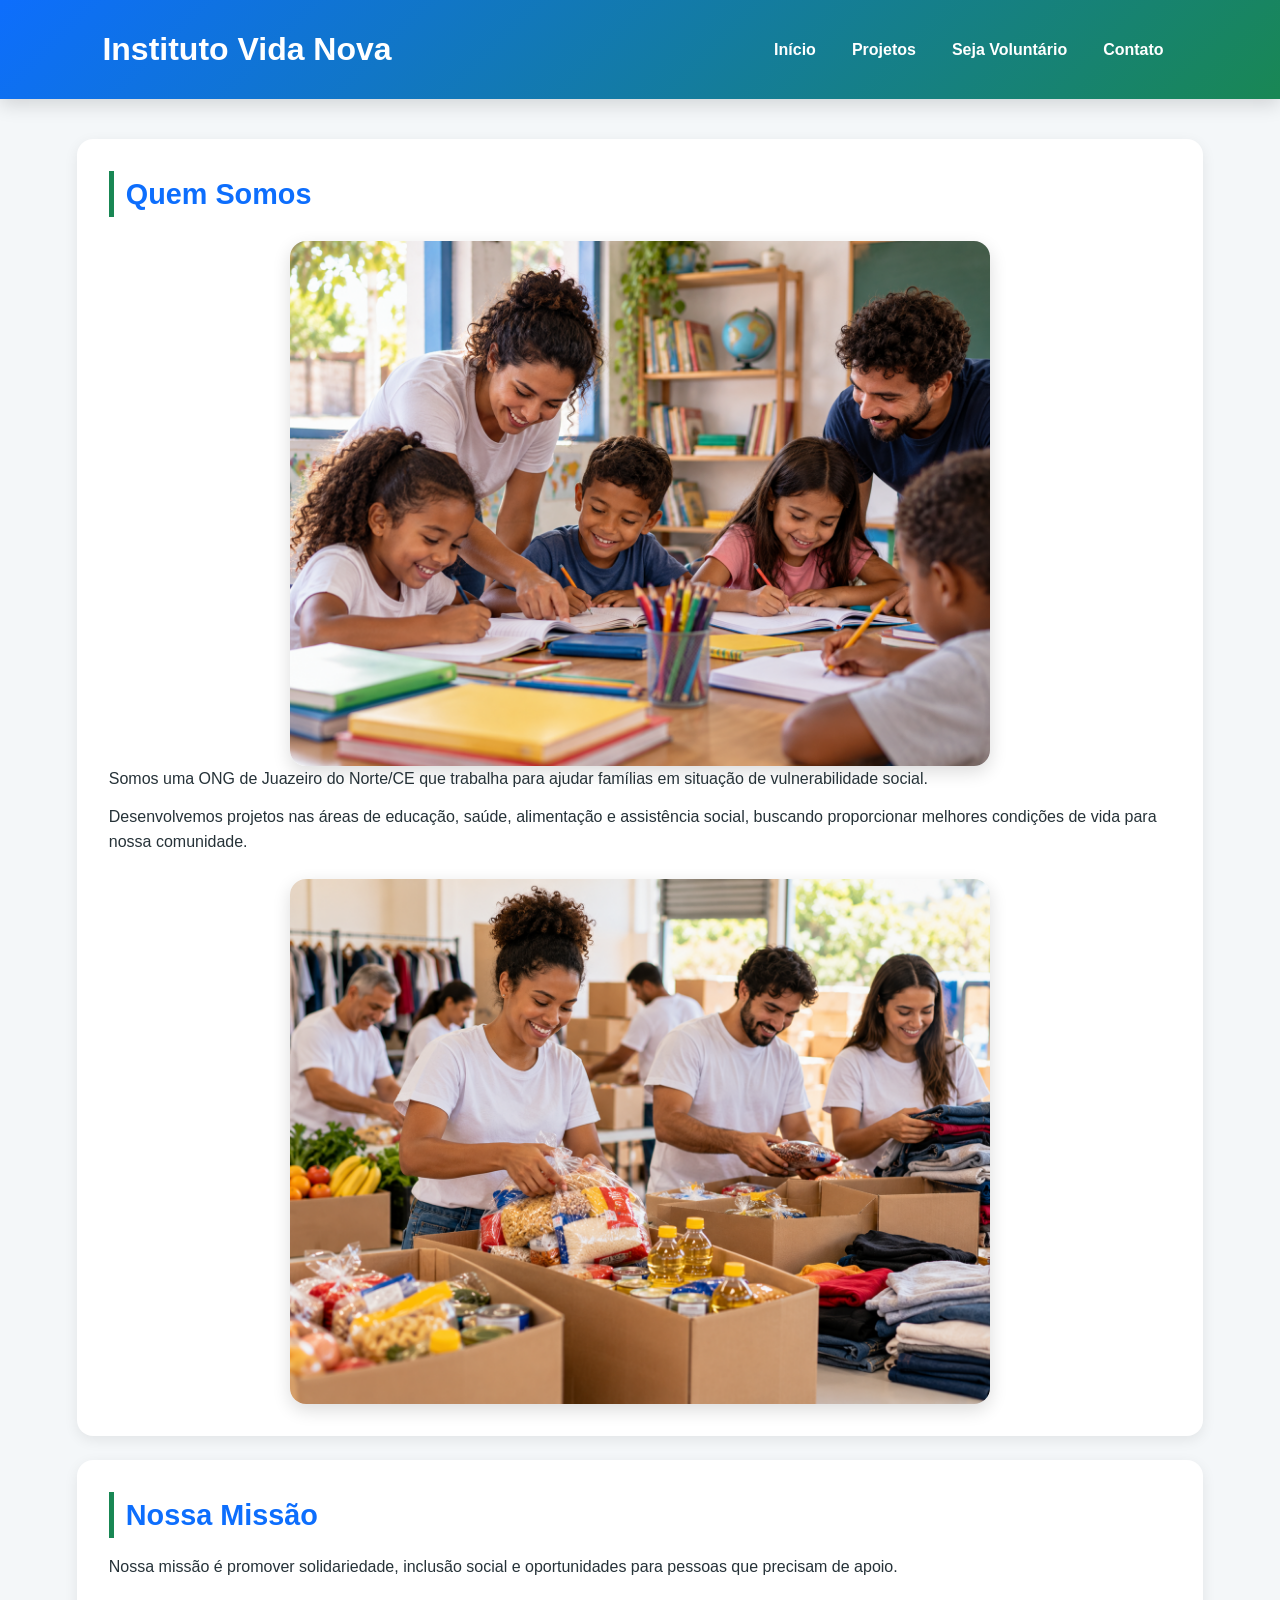
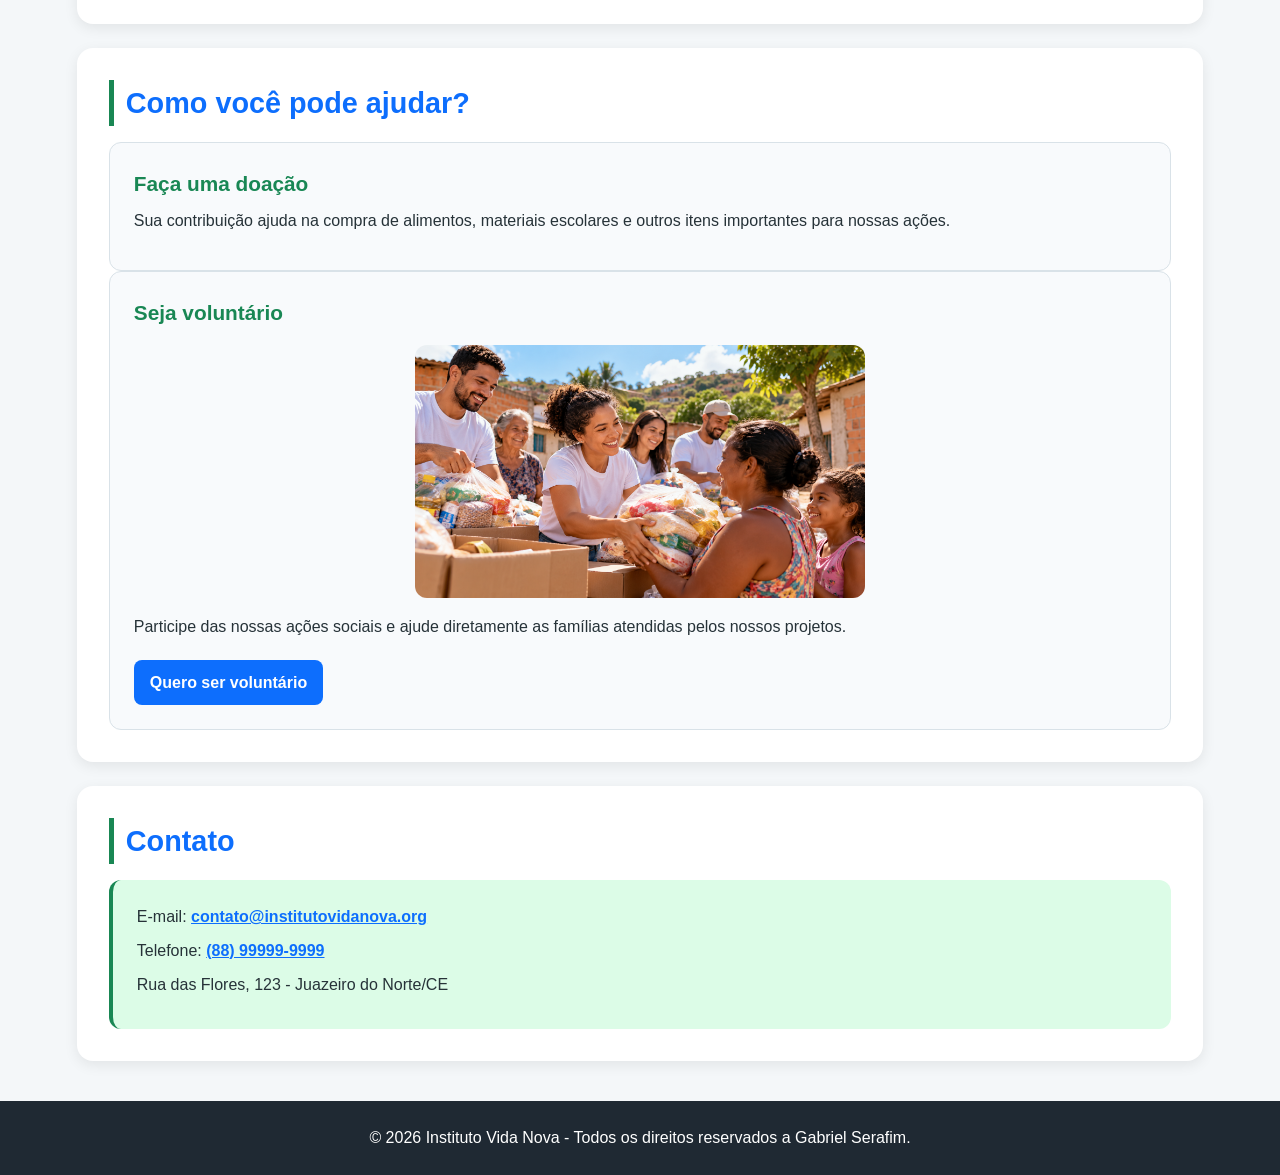
==== html/index.html @ 329cf602 "feat: estrutura inicial do site da ONG" ====
<!DOCTYPE html>
<html lang="pt-BR">

<head>
    <meta charset="UTF-8">
    <meta name="viewport" content="width=device-width, initial-scale=1.0">

    <title>Instituto Vida Nova</title>

 <link rel="stylesheet" href="../css/style.css">
<link rel="icon" type="image/png" href="../imagens/faviconsite.png">
</head>

<body>

    <header>

        <h1>Instituto Vida Nova</h1>

        <input type="checkbox" id="menu-toggle">

        <label for="menu-toggle" class="menu-icon">
            ☰
        </label>

        <nav>
            <a href="index.html"
               data-pagina="inicio">
                Início
            </a>

            <a href="projetos.html"
               data-pagina="projetos">
                Projetos
            </a>

            <a href="cadastro.html"
               data-pagina="cadastro">
                Seja Voluntário
            </a>

            <a href="contatos.html"
               data-pagina="contato">
                Contato
            </a>
            
        </nav>

    </header>


    <main id="conteudo">

        <section id="sobre">

            <h2>Quem Somos</h2>

            <img
                src="../imagens/imagem1.png"
                alt="Voluntários do Instituto Vida Nova auxiliando os estudos das crianças"
                width="400">

            <p>
                Somos uma ONG de Juazeiro do Norte/CE que trabalha para ajudar
                famílias em situação de vulnerabilidade social.
            </p>

            <p>
                Desenvolvemos projetos nas áreas de educação, saúde,
                alimentação e assistência social, buscando proporcionar
                melhores condições de vida para nossa comunidade.
            </p>

            <img
                src="../imagens/Imagem4.png"
                alt="Voluntários do Instituto Vida Nova entregando doações para famílias"
                width="400">

        </section>


        <section id="missao">

            <h2>Nossa Missão</h2>

            <p>
                Nossa missão é promover solidariedade, inclusão social e
                oportunidades para pessoas que precisam de apoio.
            </p>

        </section>


        <section id="como-ajudar">

            <h2>Como você pode ajudar?</h2>

            <article>

                <h3>Faça uma doação</h3>

                <p>
                    Sua contribuição ajuda na compra de alimentos,
                    materiais escolares e outros itens importantes
                    para nossas ações.
                </p>

            </article>


            <article>

                <h3>Seja voluntário</h3>

                <img
                    src="../imagens/Imagem 2.png"
                    alt="Voluntários entregando cestas básicas"
                    width="450">

                <p>
                    Participe das nossas ações sociais e ajude diretamente
                    as famílias atendidas pelos nossos projetos.
                </p>

                <a href="#"
                   data-pagina="cadastro">
                    Quero ser voluntário
                </a>

            </article>

        </section>


        <section id="contato">

            <h2>Contato</h2>

            <address>

                <p>
                    E-mail:
                    <a href="mailto:contato@institutovidanova.org">
                        contato@institutovidanova.org
                    </a>
                </p>

                <p>
                    Telefone:
                    <a href="tel:+5588999999999">
                        (88) 99999-9999
                    </a>
                </p>

                <p>
                    Rua das Flores, 123 - Juazeiro do Norte/CE
                </p>

            </address>

        </section>

    </main>


    <footer>

        <p>
            &copy; 2026 Instituto Vida Nova -
            Todos os direitos reservados a Gabriel Serafim.
        </p>

    </footer>

<script src="../js/script.js"></script>
</body>

</html>
---- css/style.css ----
/* =========================================================
   INSTITUTO VIDA NOVA
   Design System + Grid 12 colunas + Flexbox + Responsividade
   + Navegação mobile + Estados interativos + Feedback visual
   ========================================================= */

/* =========================
   1. DESIGN SYSTEM
========================= */

:root {
    /* Cores primárias */
    --cor-primaria: #0d6efd;
    --cor-primaria-escura: #0957c3;
    --cor-primaria-clara: #dbeafe;

    /* Cores secundárias */
    --cor-secundaria: #198754;
    --cor-secundaria-escura: #146c43;
    --cor-secundaria-clara: #dcfce7;

    /* Cores de estado */
    --cor-sucesso: #198754;
    --cor-erro: #dc3545;
    --cor-alerta: #ffc107;
    --cor-info: #0dcaf0;

    /* Cores neutras */
    --cor-fundo: #f4f7f9;
    --cor-superficie: #ffffff;
    --cor-superficie-suave: #f8fafc;
    --cor-texto: #263238;
    --cor-texto-secundario: #52606d;
    --cor-borda: #d9e2e8;
    --cor-rodape: #1f2933;

    /* Tipografia - 5 níveis */
    --fonte-principal: Arial, Helvetica, sans-serif;
    --fonte-xs: 0.875rem;
    --fonte-sm: 1rem;
    --fonte-md: 1.15rem;
    --fonte-lg: 1.5rem;
    --fonte-xl: 2rem;

    /* Escala modular de espaçamentos */
    --espaco-1: 8px;
    --espaco-2: 12px;
    --espaco-3: 16px;
    --espaco-4: 24px;
    --espaco-5: 32px;
    --espaco-6: 40px;
    --espaco-7: 56px;

    /* Bordas */
    --raio-pequeno: 8px;
    --raio-medio: 12px;
    --raio-grande: 16px;

    /* Sombras */
    --sombra-suave: 0 4px 14px rgba(0, 0, 0, 0.08);
    --sombra-media: 0 6px 18px rgba(0, 0, 0, 0.14);

    /* Largura máxima */
    --largura-maxima: 1200px;
}


/* =========================
   2. RESET E BASE
========================= */

* {
    margin: 0;
    padding: 0;
    box-sizing: border-box;
}

html {
    scroll-behavior: smooth;
}

body {
    font-family: var(--fonte-principal);
    font-size: var(--fonte-sm);
    line-height: 1.6;
    background-color: var(--cor-fundo);
    color: var(--cor-texto);
}

img {
    max-width: 100%;
    height: auto;
    display: block;
}


/* =========================
   3. CABEÇALHO + FLEXBOX
========================= */

header {
    background: linear-gradient(
        135deg,
        var(--cor-primaria),
        var(--cor-secundaria)
    );
    color: var(--cor-superficie);
    padding: var(--espaco-4) 8%;
    display: flex;
    align-items: center;
    justify-content: space-between;
    gap: var(--espaco-4);
    flex-wrap: wrap;
    box-shadow: var(--sombra-media);
}

header h1 {
    font-size: var(--fonte-xl);
    font-weight: 700;
}


/* =========================
   4. MENU / HAMBÚRGUER
========================= */

#menu-toggle {
    display: none;
}

.menu-icon {
    display: none;
    font-size: 2rem;
    cursor: pointer;
    color: var(--cor-superficie);
    user-select: none;
}

nav {
    display: flex;
    align-items: center;
    gap: var(--espaco-1);
    flex-wrap: wrap;
}

nav a {
    color: var(--cor-superficie);
    text-decoration: none;
    font-weight: 700;
    padding: 10px 14px;
    border-radius: var(--raio-pequeno);
    transition:
        background-color 0.3s,
        transform 0.3s,
        color 0.3s;
}

nav a:hover,
nav a:focus {
    background-color: rgba(255, 255, 255, 0.18);
    transform: translateY(-2px);
}


/* =========================
   5. GRID PRINCIPAL 12 COLUNAS
========================= */

main {
    width: 88%;
    max-width: var(--largura-maxima);
    margin: var(--espaco-6) auto;
    display: grid;
    grid-template-columns: repeat(12, minmax(0, 1fr));
    gap: var(--espaco-4);
}

main > section {
    grid-column: 1 / -1;
}

.grid-12 {
    display: grid;
    grid-template-columns: repeat(12, minmax(0, 1fr));
    gap: var(--espaco-4);
}

.col-12 { grid-column: span 12; }
.col-8  { grid-column: span 8; }
.col-6  { grid-column: span 6; }
.col-4  { grid-column: span 4; }
.col-3  { grid-column: span 3; }


/* =========================
   6. SEÇÕES
========================= */

section {
    background-color: var(--cor-superficie);
    padding: var(--espaco-5);
    border-radius: var(--raio-grande);
    box-shadow: var(--sombra-suave);
}

section h2 {
    font-size: 1.8rem;
    color: var(--cor-primaria);
    margin-bottom: var(--espaco-3);
    border-left: 5px solid var(--cor-secundaria);
    padding-left: var(--espaco-2);
}

section p {
    margin-bottom: var(--espaco-2);
}


/* =========================
   7. IMAGEM PRINCIPAL
========================= */

#sobre img {
    width: 700px;
    max-width: 100%;
    margin: var(--espaco-4) auto 0;
    border-radius: var(--raio-grande);
    box-shadow: var(--sombra-media);
}


/* =========================
   8. CARDS / ARTIGOS
========================= */

article {
    background-color: var(--cor-superficie-suave);
    padding: var(--espaco-4);
    border-radius: var(--raio-medio);
    border: 1px solid var(--cor-borda);
    transition:
        transform 0.3s,
        box-shadow 0.3s,
        border-color 0.3s;
}

article:hover {
    transform: translateY(-3px);
    box-shadow: var(--sombra-media);
    border-color: var(--cor-primaria-clara);
}

article h3 {
    color: var(--cor-secundaria);
    font-size: 1.3rem;
    margin-bottom: var(--espaco-1);
}

article img {
    width: 450px;
    max-width: 100%;
    margin: var(--espaco-3) auto;
    border-radius: var(--raio-medio);
}


/* =========================
   9. GRID DE PROJETOS
========================= */

.projetos-grid {
    display: grid;
    grid-template-columns: repeat(12, minmax(0, 1fr));
    gap: var(--espaco-4);
}

.projetos-grid > article {
    grid-column: span 4;
}


/* =========================
   10. LINKS E BOTÕES
========================= */

main a {
    color: var(--cor-primaria);
    font-weight: 700;
}

main a:hover,
main a:focus {
    color: var(--cor-secundaria);
}

article a,
.botao-modal {
    display: inline-block;
    margin-top: var(--espaco-1);
    background-color: var(--cor-primaria);
    color: var(--cor-superficie);
    text-decoration: none;
    padding: 10px 16px;
    border-radius: var(--raio-pequeno);
    transition:
        background-color 0.3s,
        transform 0.3s,
        opacity 0.3s;
}

article a:hover,
article a:focus,
.botao-modal:hover,
.botao-modal:focus {
    background-color: var(--cor-primaria-escura);
    color: var(--cor-superficie);
    transform: translateY(-2px);
}

article a:active,
.botao-modal:active {
    transform: translateY(0);
    opacity: 0.85;
}

button {
    background-color: var(--cor-secundaria);
    color: var(--cor-superficie);
    border: 0;
    padding: 12px 22px;
    border-radius: var(--raio-pequeno);
    font-family: var(--fonte-principal);
    font-size: var(--fonte-sm);
    font-weight: 700;
    cursor: pointer;
    transition:
        background-color 0.3s,
        transform 0.3s,
        opacity 0.3s;
}

button:hover {
    background-color: var(--cor-secundaria-escura);
    transform: translateY(-2px);
}

button:focus {
    outline: 3px solid var(--cor-primaria-clara);
    outline-offset: 2px;
}

button:active {
    transform: translateY(0);
    opacity: 0.85;
}

button:disabled {
    background-color: var(--cor-borda);
    color: var(--cor-texto-secundario);
    cursor: not-allowed;
    opacity: 0.6;
}


/* =========================
   11. CONTATO
========================= */

address {
    font-style: normal;
    background-color: var(--cor-secundaria-clara);
    padding: var(--espaco-4);
    border-radius: var(--raio-medio);
    border-left: 4px solid var(--cor-secundaria);
}

address p {
    margin-bottom: var(--espaco-1);
}


/* =========================
   12. FORMULÁRIO
========================= */

form {
    max-width: 800px;
    margin: 0 auto;
}

fieldset {
    border: 1px solid var(--cor-borda);
    border-radius: var(--raio-medio);
    padding: var(--espaco-4);
    margin-bottom: var(--espaco-4);
    background-color: var(--cor-superficie-suave);
}

legend {
    color: var(--cor-primaria);
    font-weight: 700;
    font-size: var(--fonte-md);
    padding: 0 var(--espaco-1);
}

label {
    display: block;
    margin-top: 14px;
    margin-bottom: 6px;
    color: var(--cor-texto);
    font-weight: 700;
}

input,
select {
    width: 100%;
    padding: 11px 12px;
    border: 1px solid var(--cor-borda);
    border-radius: var(--raio-pequeno);
    background-color: var(--cor-superficie);
    color: var(--cor-texto);
    font-family: var(--fonte-principal);
    font-size: var(--fonte-sm);
    outline: none;
    transition:
        border-color 0.2s,
        box-shadow 0.2s,
        background-color 0.2s;
}

input:focus,
select:focus {
    border-color: var(--cor-primaria);
    box-shadow: 0 0 0 3px rgba(13, 110, 253, 0.12);
}

input:valid:not(:placeholder-shown),
select:valid {
    border-color: var(--cor-sucesso);
}

input:invalid:not(:placeholder-shown) {
    border-color: var(--cor-erro);
    background-color: #fff5f5;
}


/* =========================
   13. BADGES
========================= */

.badge {
    display: inline-block;
    padding: 6px 10px;
    border-radius: 20px;
    font-size: var(--fonte-xs);
    font-weight: 700;
    margin-bottom: var(--espaco-2);
}

.badge-ativo {
    background-color: var(--cor-secundaria-clara);
    color: var(--cor-secundaria-escura);
    border: 1px solid var(--cor-secundaria);
}

.badge-info {
    background-color: var(--cor-primaria-clara);
    color: var(--cor-primaria-escura);
    border: 1px solid var(--cor-primaria);
}


/* =========================
   14. TOAST / ALERTA
========================= */

.toast {
    margin-top: var(--espaco-3);
    padding: var(--espaco-3);
    background-color: var(--cor-sucesso);
    color: var(--cor-superficie);
    border-radius: var(--raio-pequeno);
    font-weight: 700;
    box-shadow: var(--sombra-suave);
    border-left: 5px solid var(--cor-secundaria-escura);
}

.toast-erro {
    background-color: var(--cor-erro);
    border-left-color: #a61e2a;
}

.toast-info {
    background-color: var(--cor-info);
    color: var(--cor-texto);
    border-left-color: #087990;
}


/* =========================
   15. MODAL / CAIXA DE FEEDBACK
========================= */

.modal {
    grid-column: 1 / -1;
    margin-top: var(--espaco-4);
    padding: var(--espaco-4);
    background-color: rgba(13, 110, 253, 0.08);
    border: 1px solid var(--cor-primaria);
    border-radius: var(--raio-grande);
}

.modal-conteudo {
    background-color: var(--cor-superficie);
    padding: var(--espaco-4);
    border-radius: var(--raio-medio);
    box-shadow: var(--sombra-suave);
}

.modal-conteudo h2 {
    color: var(--cor-primaria);
    margin-bottom: var(--espaco-2);
}


/* =========================
   16. RODAPÉ
========================= */

footer {
    background-color: var(--cor-rodape);
    color: var(--cor-superficie);
    text-align: center;
    padding: var(--espaco-4);
    margin-top: var(--espaco-6);
}


/* =========================================================
   17. BREAKPOINTS RESPONSIVOS
   ========================================================= */

/* BREAKPOINT 1 - 1200px */
@media (max-width: 1200px) {

    main {
        width: 90%;
        gap: var(--espaco-3);
    }

    .projetos-grid > article {
        grid-column: span 4;
    }
}


/* BREAKPOINT 2 - 992px */
@media (max-width: 992px) {

    header {
        padding-left: 6%;
        padding-right: 6%;
    }

    main {
        width: 92%;
    }

    .projetos-grid > article {
        grid-column: span 6;
    }

    .col-8,
    .col-6,
    .col-4,
    .col-3 {
        grid-column: span 6;
    }
}


/* BREAKPOINT 3 - 768px */
@media (max-width: 768px) {

    header {
        flex-direction: column;
        align-items: flex-start;
    }

    header h1 {
        font-size: 1.7rem;
    }

    .menu-icon {
        display: block;
    }

    nav {
        display: none;
        width: 100%;
        flex-direction: column;
        align-items: stretch;
    }

    #menu-toggle:checked + .menu-icon + nav {
        display: flex;
    }

    nav a {
        width: 100%;
        background-color: rgba(255, 255, 255, 0.10);
    }

    main {
        width: 94%;
        grid-template-columns: repeat(12, minmax(0, 1fr));
    }

    section {
        padding: var(--espaco-4);
    }

    section h2 {
        font-size: var(--fonte-lg);
    }

    .projetos-grid > article,
    .col-8,
    .col-6,
    .col-4,
    .col-3 {
        grid-column: span 12;
    }

    #sobre img,
    article img {
        width: 100%;
    }

    .modal {
        padding: var(--espaco-3);
    }
}


/* BREAKPOINT 4 - 576px */
@media (max-width: 576px) {

    body {
        font-size: 0.95rem;
    }

    header {
        padding: var(--espaco-3) 5%;
    }

    main {
        width: 95%;
        margin-top: var(--espaco-4);
        margin-bottom: var(--espaco-4);
        gap: var(--espaco-3);
    }

    section {
        padding: var(--espaco-3);
    }

    fieldset {
        padding: var(--espaco-3);
    }

    button,
    .botao-modal {
        width: 100%;
        text-align: center;
    }

    .toast {
        font-size: 0.95rem;
    }
}


/* BREAKPOINT 5 - 400px */
@media (max-width: 400px) {

    header h1 {
        font-size: 1.45rem;
    }

    .menu-icon {
        font-size: 1.8rem;
    }

    nav a {
        padding: 9px 10px;
        font-size: var(--fonte-xs);
    }

    section h2 {
        font-size: 1.3rem;
    }

    article h3 {
        font-size: var(--fonte-md);
    }

    section,
    article,
    fieldset,
    .modal,
    .modal-conteudo {
        padding: var(--espaco-2);
    }

    main {
        width: 96%;
    }
}
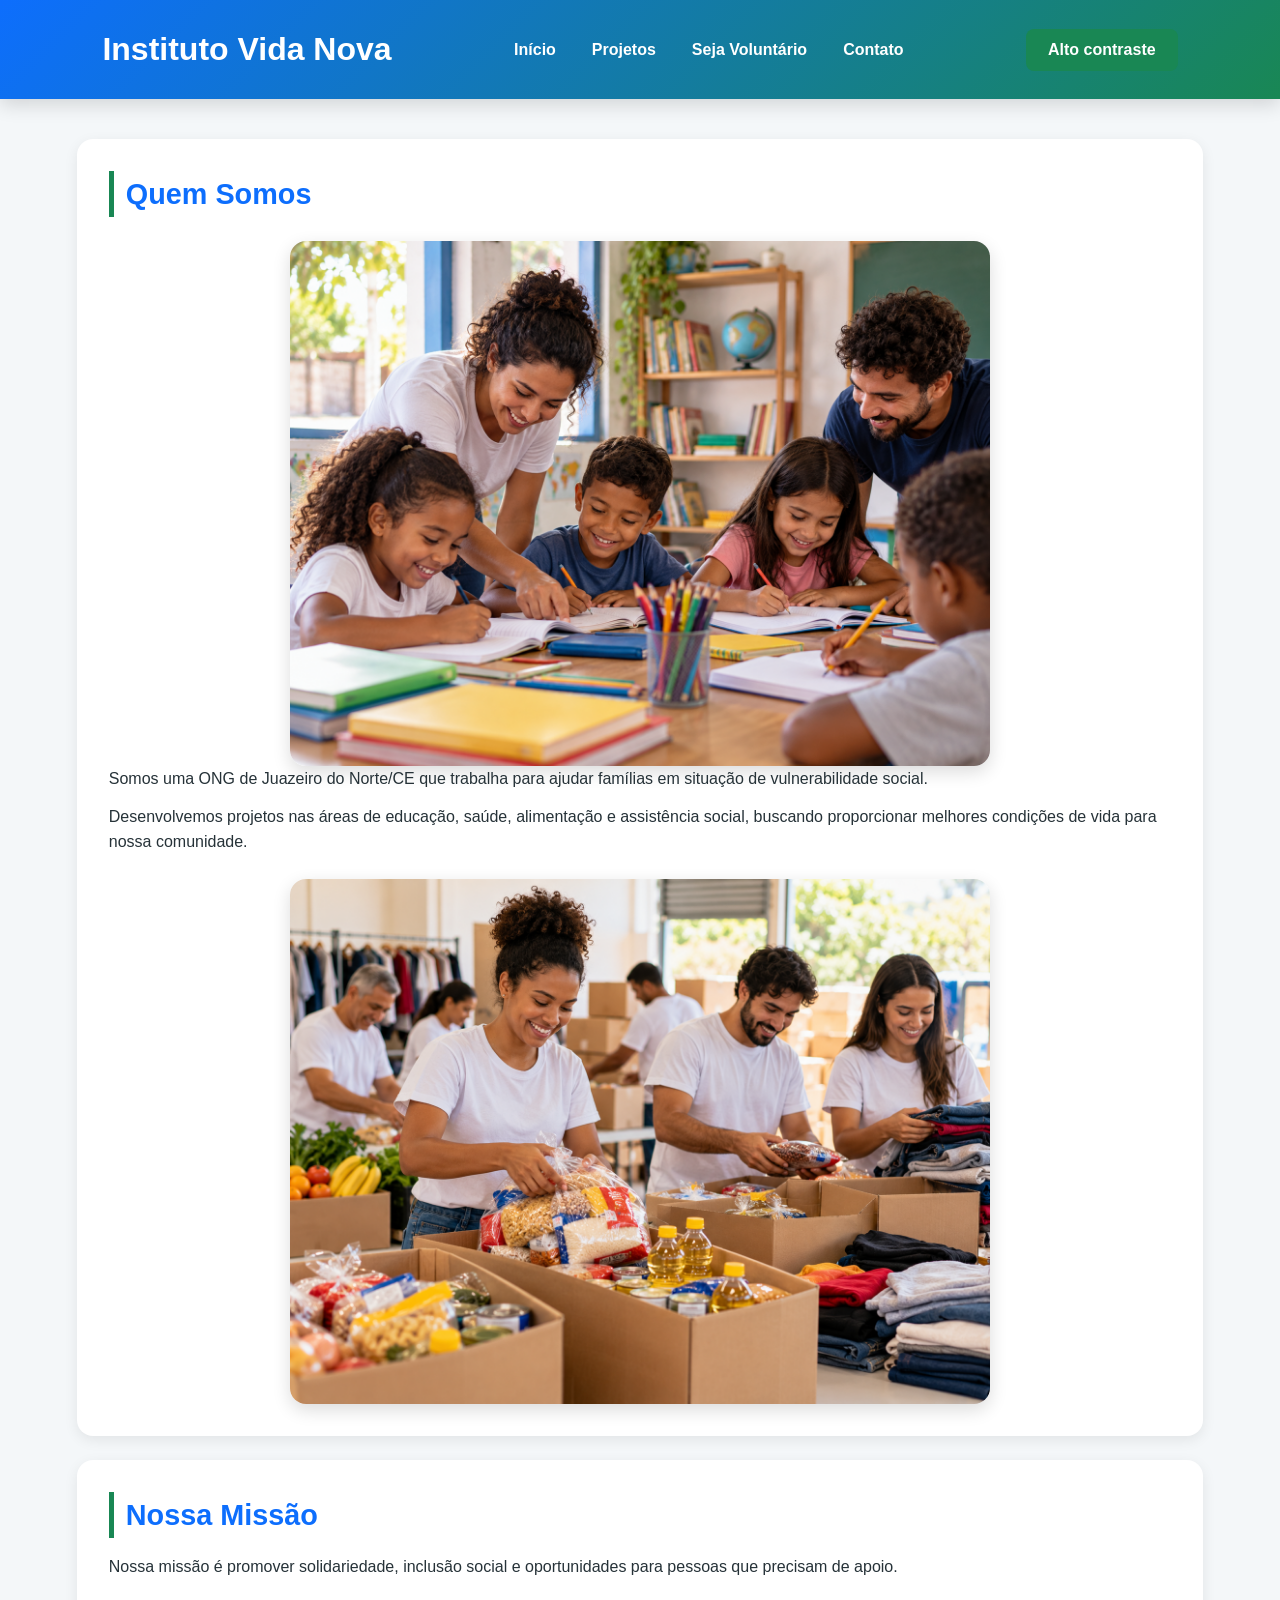
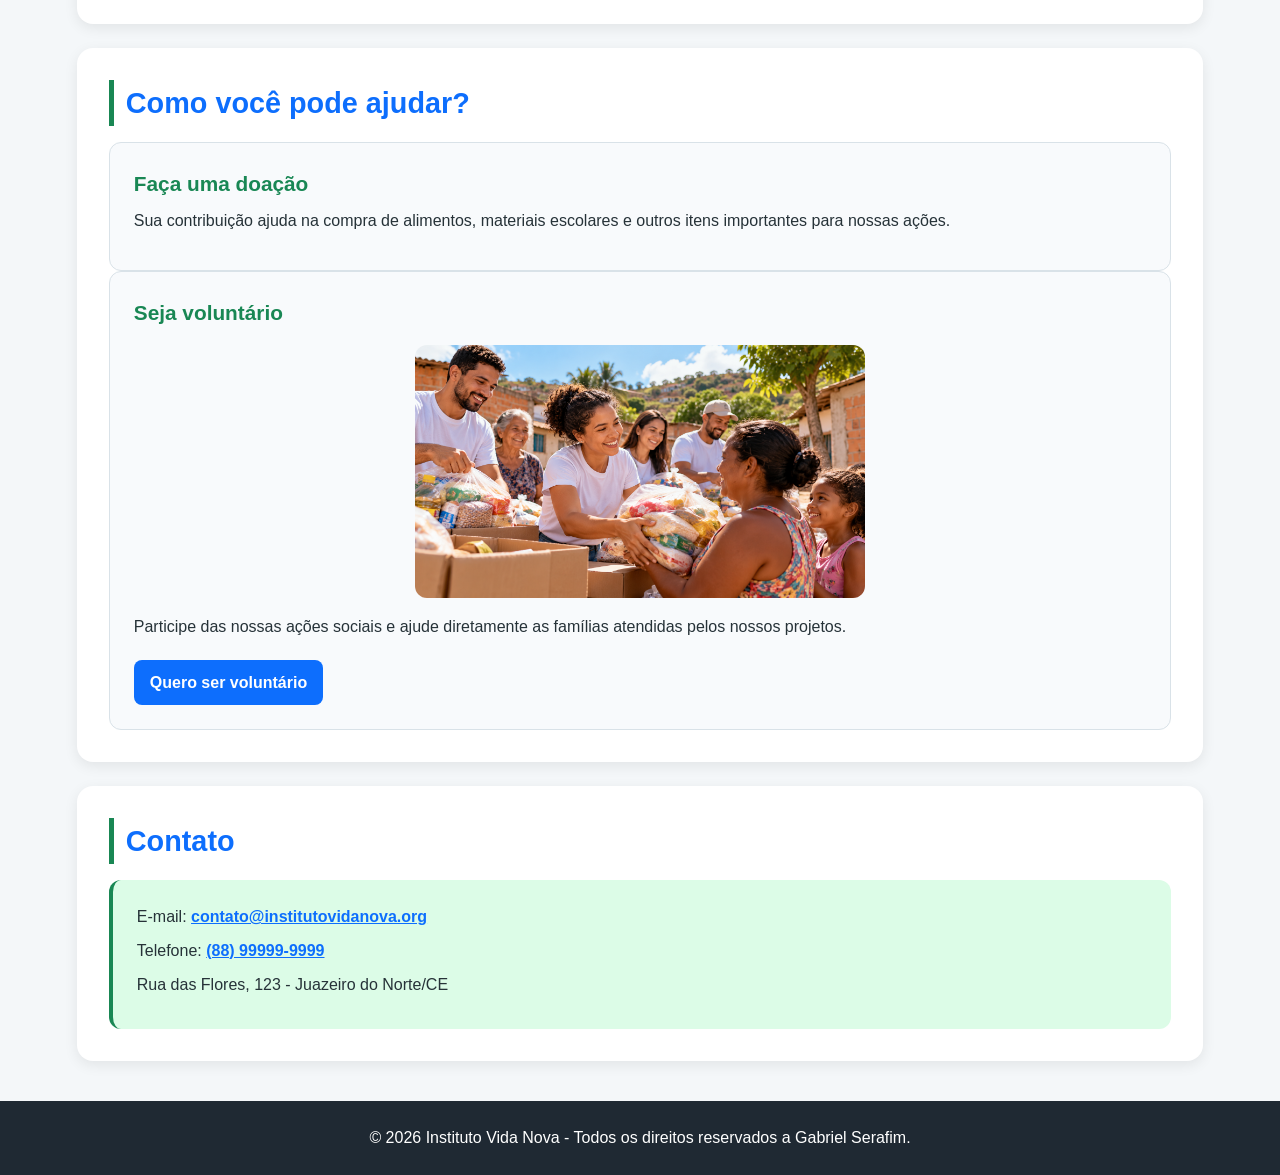
==== commit abefe27b: "feat: adiciona modo de alto contraste" ====
--- a/html/index.html
+++ b/html/index.html
@@ -12,41 +12,37 @@
 </head>
 
 <body>
+  <a href="#conteudo" class="skip-link">
+    Pular para o conteúdo principal
+</a>
+   <header>
 
-    <header>
+    <h1>Instituto Vida Nova</h1>
 
-        <h1>Instituto Vida Nova</h1>
+    <input type="checkbox" id="menu-toggle">
 
-        <input type="checkbox" id="menu-toggle">
+    <label
+        for="menu-toggle"
+        class="menu-icon"
+        aria-label="Abrir ou fechar menu de navegação">
+        ☰
+    </label>
 
-        <label for="menu-toggle" class="menu-icon">
-            ☰
-        </label>
+    <nav aria-label="Navegação principal">
 
-        <nav>
-            <a href="index.html"
-               data-pagina="inicio">
-                Início
-            </a>
+        <a href="index.html" aria-current="page">Início</a>
+        <a href="projetos.html">Projetos</a>
+        <a href="cadastro.html">Seja Voluntário</a>
+        <a href="contatos.html">Contato</a>
 
-            <a href="projetos.html"
-               data-pagina="projetos">
-                Projetos
-            </a>
-
-            <a href="cadastro.html"
-               data-pagina="cadastro">
-                Seja Voluntário
-            </a>
-
-            <a href="contatos.html"
-               data-pagina="contato">
-                Contato
-            </a>
-            
-        </nav>
-
-    </header>
+    </nav>
+<button
+    type="button"
+    id="contraste-btn"
+    aria-pressed="false">
+    Alto contraste
+</button>
+</header>
 
 
     <main id="conteudo">
--- a/css/style.css
+++ b/css/style.css
@@ -718,3 +718,56 @@
         width: 96%;
     }
 }
+.skip-link {
+    position: absolute;
+    left: -9999px;
+    top: 0;
+}
+
+.skip-link:focus {
+    left: 10px;
+    top: 10px;
+    padding: 10px 14px;
+    background: #ffffff;
+    color: #000000;
+    z-index: 9999;
+}
+/* MODO DE ALTO CONTRASTE */
+
+.alto-contraste {
+    background: #000000;
+    color: #ffffff;
+}
+
+.alto-contraste header,
+.alto-contraste main,
+.alto-contraste section,
+.alto-contraste article,
+.alto-contraste footer,
+.alto-contraste fieldset {
+    background: #000000;
+    color: #ffffff;
+}
+
+.alto-contraste a {
+    color: #ffff00;
+}
+
+.alto-contraste button {
+    background: #ffffff;
+    color: #000000;
+    border: 2px solid #ffffff;
+}
+
+.alto-contraste input,
+.alto-contraste textarea,
+.alto-contraste select {
+    background: #000000;
+    color: #ffffff;
+    border: 2px solid #ffffff;
+}
+
+.alto-contraste *:focus-visible {
+    outline: 3px solid #ffff00;
+    outline-offset: 3px;
+}
